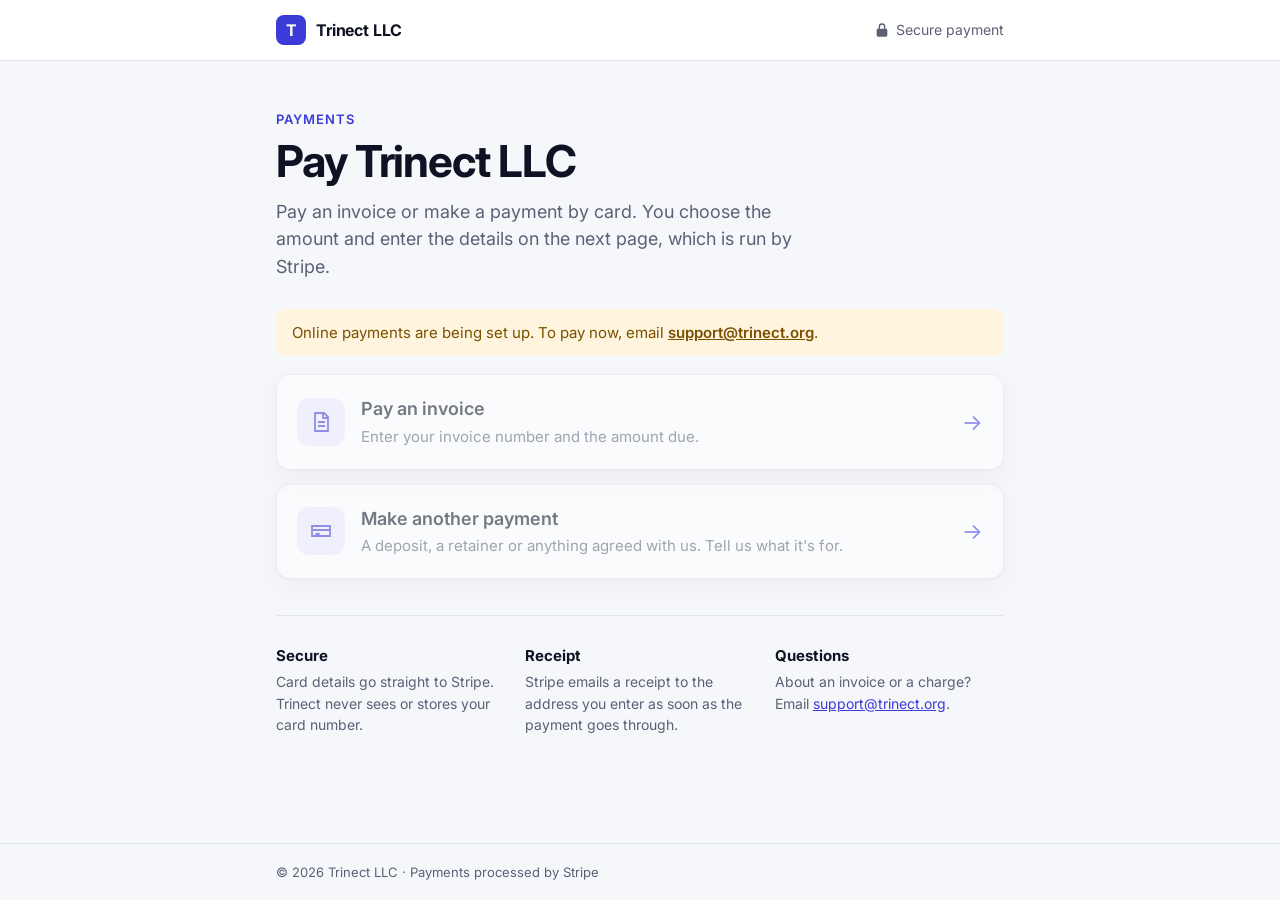
==== docs/index.html @ 1c783f17 "Trinect LLC payment page: static site + Stripe Payment Links setup Co-Authored-By: Claude Opus 5.5 <" ====
<!doctype html>
<html lang="en">
<head>
<meta charset="utf-8">
<meta name="viewport" content="width=device-width, initial-scale=1">
<title>Pay Trinect LLC</title>
<meta name="description" content="Pay a Trinect LLC invoice or make a payment securely online. Card payments are processed by Stripe.">
<meta name="robots" content="noindex">
<link rel="preconnect" href="https://fonts.googleapis.com">
<link rel="preconnect" href="https://fonts.gstatic.com" crossorigin>
<link href="https://fonts.googleapis.com/css2?family=Inter:wght@400;500;600;700&display=swap" rel="stylesheet">
<link rel="stylesheet" href="style.css">
</head>
<body>
<header class="top">
  <div class="wrap top-in">
    <span class="brand"><span class="mark" aria-hidden="true">T</span>Trinect LLC</span>
    <span class="secure"><svg viewBox="0 0 24 24" width="16" height="16" aria-hidden="true"><path fill="currentColor" d="M12 2a5 5 0 0 0-5 5v3H6a2 2 0 0 0-2 2v8a2 2 0 0 0 2 2h12a2 2 0 0 0 2-2v-8a2 2 0 0 0-2-2h-1V7a5 5 0 0 0-5-5Zm-3 8V7a3 3 0 1 1 6 0v3H9Z"/></svg>Secure payment</span>
  </div>
</header>

<main class="wrap">
  <section class="hero">
    <p class="eyebrow">Payments</p>
    <h1>Pay Trinect LLC</h1>
    <p class="lead">Pay an invoice or make a payment by card. You choose the amount and enter the details on the next page, which is run by Stripe.</p>
  </section>

  <div id="notice" class="notice" hidden role="status"></div>

  <section class="options" aria-label="Payment options">
    <a class="option" id="optInvoice" data-kind="invoice" href="#" aria-disabled="true">
      <span class="opt-icon" aria-hidden="true"><svg viewBox="0 0 24 24" width="24" height="24"><path fill="none" stroke="currentColor" stroke-width="1.8" stroke-linejoin="round" d="M6 3h9l4 4v14H6zM14 3v5h5M9 12h7M9 16h7"/></svg></span>
      <span class="opt-body">
        <span class="opt-title">Pay an invoice</span>
        <span class="opt-text">Enter your invoice number and the amount due.</span>
      </span>
      <span class="opt-go" aria-hidden="true">→</span>
    </a>
    <a class="option" id="optOther" data-kind="other" href="#" aria-disabled="true">
      <span class="opt-icon" aria-hidden="true"><svg viewBox="0 0 24 24" width="24" height="24"><path fill="none" stroke="currentColor" stroke-width="1.8" stroke-linecap="round" d="M3 7h18v10H3zM3 11h18M7 15h3"/></svg></span>
      <span class="opt-body">
        <span class="opt-title">Make another payment</span>
        <span class="opt-text">A deposit, a retainer or anything agreed with us. Tell us what it's for.</span>
      </span>
      <span class="opt-go" aria-hidden="true">→</span>
    </a>
  </section>

  <section class="facts" aria-label="How it works">
    <div><h2>Secure</h2><p>Card details go straight to Stripe. Trinect never sees or stores your card number.</p></div>
    <div><h2>Receipt</h2><p>Stripe emails a receipt to the address you enter as soon as the payment goes through.</p></div>
    <div><h2>Questions</h2><p>About an invoice or a charge? Email <a href="mailto:support@trinect.org">support@trinect.org</a>.</p></div>
  </section>
</main>

<footer class="foot">
  <div class="wrap">© <span id="year"></span> Trinect LLC · Payments processed by Stripe</div>
</footer>

<script>
  document.getElementById('year').textContent = new Date().getFullYear();
  // links.json is written by setup/create-links.mjs: the public Stripe Payment Link for each option.
  // Until it has links, the options stay off and the page says so.
  fetch('links.json', { cache: 'no-store' }).then((r) => (r.ok ? r.json() : {})).catch(() => ({})).then((links) => {
    let ready = 0;
    document.querySelectorAll('.option').forEach((a) => {
      const url = links[a.dataset.kind];
      if (typeof url === 'string' && /^https:\/\/(buy|checkout)\.stripe\.com\//.test(url)) {
        a.href = url;
        a.removeAttribute('aria-disabled');
        ready += 1;
      } else {
        a.removeAttribute('href');
      }
    });
    if (!ready) {
      const n = document.getElementById('notice');
      n.innerHTML = 'Online payments are being set up. To pay now, email <a href="mailto:support@trinect.org">support@trinect.org</a>.';
      n.hidden = false;
    }
  });
</script>
</body>
</html>
---- docs/style.css ----
:root {
  --bg: #f6f7fb;
  --card: #ffffff;
  --ink: #0f1222;
  --muted: #5b6075;
  --line: #e3e5ee;
  --accent: #3b3bd8;
  --accent-ink: #ffffff;
  --accent-soft: #ececfd;
  --ok: #10805a;
  --ok-soft: #e3f5ee;
  --warn-bg: #fff4dd;
  --warn-ink: #7a5000;
  --shadow: 0 1px 2px rgba(15, 18, 34, .05), 0 8px 24px rgba(15, 18, 34, .06);
}
@media (prefers-color-scheme: dark) {
  :root:not([data-theme="light"]) {
    --bg: #0d0f1a; --card: #161928; --ink: #eef0f8; --muted: #a2a7bd; --line: #262a3d;
    --accent: #8b8bff; --accent-ink: #0d0f1a; --accent-soft: #23264a; --ok: #4fd1a1; --ok-soft: #133328;
    --warn-bg: #3a2c0c; --warn-ink: #f5d48a; --shadow: 0 1px 2px rgba(0, 0, 0, .3), 0 8px 24px rgba(0, 0, 0, .35);
  }
}
:root[data-theme="dark"] {
  --bg: #0d0f1a; --card: #161928; --ink: #eef0f8; --muted: #a2a7bd; --line: #262a3d;
  --accent: #8b8bff; --accent-ink: #0d0f1a; --accent-soft: #23264a; --ok: #4fd1a1; --ok-soft: #133328;
  --warn-bg: #3a2c0c; --warn-ink: #f5d48a; --shadow: 0 1px 2px rgba(0, 0, 0, .3), 0 8px 24px rgba(0, 0, 0, .35);
}

* { box-sizing: border-box; }
html { -webkit-text-size-adjust: 100%; }
body {
  margin: 0; background: var(--bg); color: var(--ink);
  font: 16px/1.55 Inter, system-ui, -apple-system, "Segoe UI", Roboto, sans-serif;
  min-height: 100vh; display: flex; flex-direction: column;
}
a { color: var(--accent); }
.wrap { width: 100%; max-width: 760px; margin: 0 auto; padding: 0 16px; }

.top { border-bottom: 1px solid var(--line); background: var(--card); }
.top-in { display: flex; align-items: center; justify-content: space-between; height: 60px; gap: 12px; }
.brand { display: inline-flex; align-items: center; gap: 10px; font-weight: 700; letter-spacing: -.01em; color: var(--ink); text-decoration: none; }
.mark { width: 30px; height: 30px; border-radius: 8px; display: grid; place-items: center; background: var(--accent); color: var(--accent-ink); font-weight: 700; }
.secure { display: inline-flex; align-items: center; gap: 6px; font-size: 14px; color: var(--muted); }

main { flex: 1; padding-bottom: 48px; }
.hero { padding: 48px 0 28px; }
.eyebrow { margin: 0 0 8px; font-size: 13px; font-weight: 600; letter-spacing: .08em; text-transform: uppercase; color: var(--accent); }
h1 { margin: 0 0 12px; font-size: clamp(30px, 6vw, 44px); line-height: 1.1; letter-spacing: -.025em; }
.lead { margin: 0; max-width: 560px; font-size: 18px; color: var(--muted); }
.small { font-size: 14px; color: var(--muted); }

.notice { margin: 0 0 18px; padding: 12px 16px; border-radius: 10px; background: var(--warn-bg); color: var(--warn-ink); font-size: 15px; }
.notice a { color: inherit; font-weight: 600; }

.options { display: grid; gap: 14px; }
.option {
  display: flex; align-items: center; gap: 16px; padding: 20px; border-radius: 14px;
  background: var(--card); border: 1px solid var(--line); box-shadow: var(--shadow);
  color: var(--ink); text-decoration: none; transition: border-color .15s, transform .15s;
}
.option[href]:hover, .option[href]:focus-visible { border-color: var(--accent); transform: translateY(-1px); outline: none; }
.option[aria-disabled="true"], .option:not([href]) { opacity: .55; cursor: not-allowed; }
.opt-icon { flex: none; width: 48px; height: 48px; border-radius: 12px; display: grid; place-items: center; background: var(--accent-soft); color: var(--accent); }
.opt-body { flex: 1; min-width: 0; display: grid; gap: 2px; }
.opt-title { font-size: 18px; font-weight: 600; }
.opt-text { font-size: 15px; color: var(--muted); }
.opt-go { flex: none; font-size: 22px; color: var(--accent); }

.facts { display: grid; grid-template-columns: repeat(3, 1fr); gap: 20px; margin-top: 36px; padding-top: 28px; border-top: 1px solid var(--line); }
.facts h2 { margin: 0 0 4px; font-size: 15px; }
.facts p { margin: 0; font-size: 14px; color: var(--muted); }
@media (max-width: 620px) { .facts { grid-template-columns: 1fr; gap: 14px; } .option { padding: 16px; } }

.done { text-align: center; padding-top: 64px; }
.done .lead { margin: 0 auto 14px; }
.tick { display: inline-grid; place-items: center; width: 64px; height: 64px; border-radius: 50%; background: var(--ok-soft); color: var(--ok); margin-bottom: 18px; }
.btn { display: inline-block; margin-top: 8px; padding: 12px 20px; border-radius: 10px; background: var(--accent); color: var(--accent-ink); font-weight: 600; text-decoration: none; }

.foot { border-top: 1px solid var(--line); padding: 18px 0; font-size: 13px; color: var(--muted); }

@media (prefers-reduced-motion: reduce) { .option { transition: none; } }
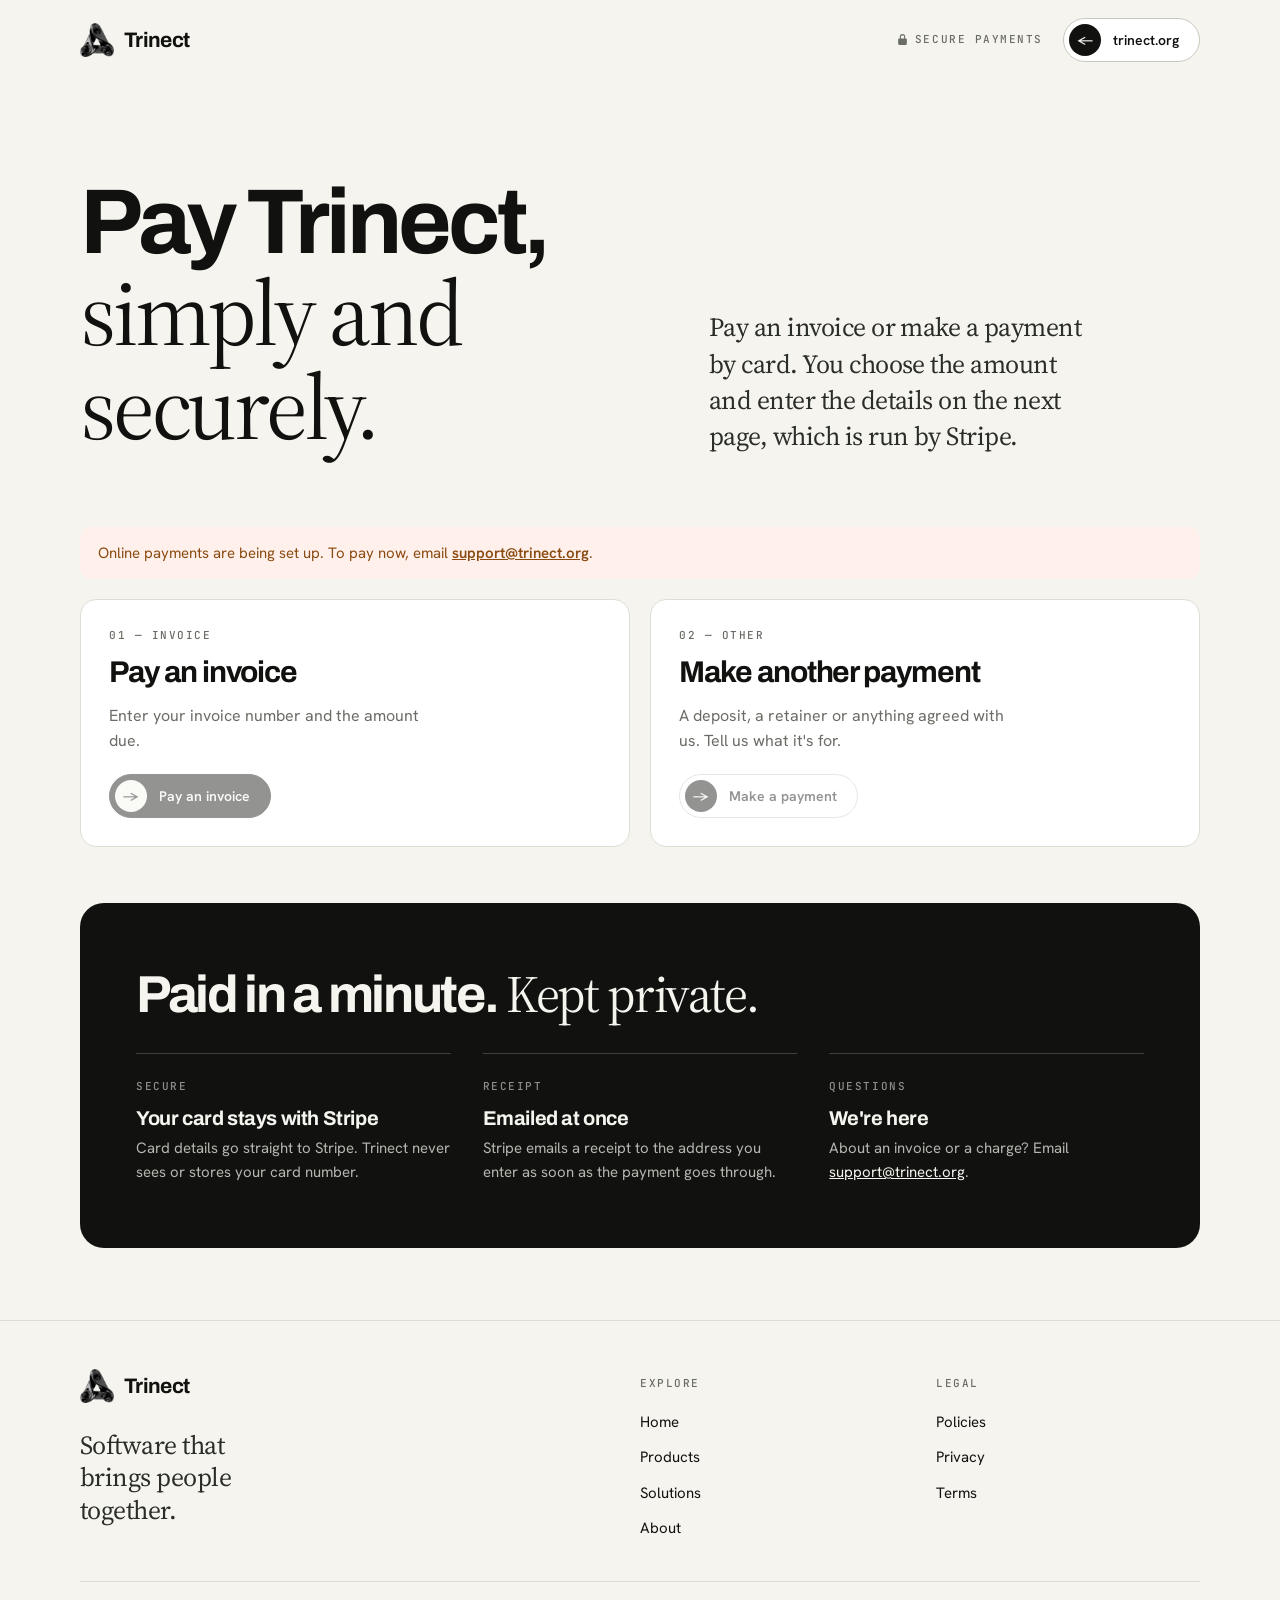
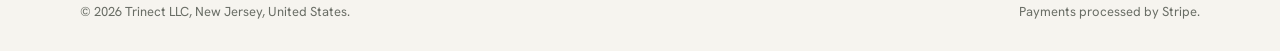
==== commit b80ad731: "Trinect look: paper and ink, Archivo + Source Serif headlines, pill buttons, black panel, trinect.or" ====
--- a/docs/index.html
+++ b/docs/index.html
@@ -3,59 +3,76 @@
 <head>
 <meta charset="utf-8">
 <meta name="viewport" content="width=device-width, initial-scale=1">
-<title>Pay Trinect LLC</title>
+<title>Pay Trinect</title>
 <meta name="description" content="Pay a Trinect LLC invoice or make a payment securely online. Card payments are processed by Stripe.">
 <meta name="robots" content="noindex">
+<meta name="theme-color" content="#f6f4ef">
+<link rel="icon" href="brand/icon-64.png" type="image/png">
 <link rel="preconnect" href="https://fonts.googleapis.com">
 <link rel="preconnect" href="https://fonts.gstatic.com" crossorigin>
-<link href="https://fonts.googleapis.com/css2?family=Inter:wght@400;500;600;700&display=swap" rel="stylesheet">
+<link href="https://fonts.googleapis.com/css2?family=Archivo:wght@700&family=Hanken+Grotesk:wght@400;500;600&family=JetBrains+Mono:wght@500&family=Source+Serif+4:opsz,wght@8..60,400&display=swap" rel="stylesheet">
 <link rel="stylesheet" href="style.css">
 </head>
 <body>
 <header class="top">
   <div class="wrap top-in">
-    <span class="brand"><span class="mark" aria-hidden="true">T</span>Trinect LLC</span>
-    <span class="secure"><svg viewBox="0 0 24 24" width="16" height="16" aria-hidden="true"><path fill="currentColor" d="M12 2a5 5 0 0 0-5 5v3H6a2 2 0 0 0-2 2v8a2 2 0 0 0 2 2h12a2 2 0 0 0 2-2v-8a2 2 0 0 0-2-2h-1V7a5 5 0 0 0-5-5Zm-3 8V7a3 3 0 1 1 6 0v3H9Z"/></svg>Secure payment</span>
+    <a class="brand" href="https://www.trinect.org/"><img src="brand/trinect-mark-96.png" alt="" width="34" height="34">Trinect</a>
+    <div class="top-right">
+      <span class="secure label"><svg viewBox="0 0 24 24" width="13" height="13" aria-hidden="true"><path fill="currentColor" d="M12 2a5 5 0 0 0-5 5v3H6a2 2 0 0 0-2 2v8a2 2 0 0 0 2 2h12a2 2 0 0 0 2-2v-8a2 2 0 0 0-2-2h-1V7a5 5 0 0 0-5-5Zm-3 8V7a3 3 0 1 1 6 0v3H9Z"/></svg>Secure payments</span>
+      <a class="pill" href="https://www.trinect.org/"><span class="arr" aria-hidden="true">←</span>trinect.org</a>
+    </div>
   </div>
 </header>
 
 <main class="wrap">
   <section class="hero">
-    <p class="eyebrow">Payments</p>
-    <h1>Pay Trinect LLC</h1>
+    <h1>Pay Trinect,<span class="serif">simply and securely.</span></h1>
     <p class="lead">Pay an invoice or make a payment by card. You choose the amount and enter the details on the next page, which is run by Stripe.</p>
   </section>
 
   <div id="notice" class="notice" hidden role="status"></div>
 
   <section class="options" aria-label="Payment options">
-    <a class="option" id="optInvoice" data-kind="invoice" href="#" aria-disabled="true">
-      <span class="opt-icon" aria-hidden="true"><svg viewBox="0 0 24 24" width="24" height="24"><path fill="none" stroke="currentColor" stroke-width="1.8" stroke-linejoin="round" d="M6 3h9l4 4v14H6zM14 3v5h5M9 12h7M9 16h7"/></svg></span>
-      <span class="opt-body">
-        <span class="opt-title">Pay an invoice</span>
-        <span class="opt-text">Enter your invoice number and the amount due.</span>
-      </span>
-      <span class="opt-go" aria-hidden="true">→</span>
+    <a class="option" id="optInvoice" data-kind="invoice">
+      <span class="label">01 — Invoice</span>
+      <h2>Pay an invoice</h2>
+      <p>Enter your invoice number and the amount due.</p>
+      <span class="pill dark"><span class="arr" aria-hidden="true">→</span>Pay an invoice</span>
     </a>
-    <a class="option" id="optOther" data-kind="other" href="#" aria-disabled="true">
-      <span class="opt-icon" aria-hidden="true"><svg viewBox="0 0 24 24" width="24" height="24"><path fill="none" stroke="currentColor" stroke-width="1.8" stroke-linecap="round" d="M3 7h18v10H3zM3 11h18M7 15h3"/></svg></span>
-      <span class="opt-body">
-        <span class="opt-title">Make another payment</span>
-        <span class="opt-text">A deposit, a retainer or anything agreed with us. Tell us what it's for.</span>
-      </span>
-      <span class="opt-go" aria-hidden="true">→</span>
+    <a class="option" id="optOther" data-kind="other">
+      <span class="label">02 — Other</span>
+      <h2>Make another payment</h2>
+      <p>A deposit, a retainer or anything agreed with us. Tell us what it's for.</p>
+      <span class="pill"><span class="arr" aria-hidden="true">→</span>Make a payment</span>
     </a>
   </section>
 
-  <section class="facts" aria-label="How it works">
-    <div><h2>Secure</h2><p>Card details go straight to Stripe. Trinect never sees or stores your card number.</p></div>
-    <div><h2>Receipt</h2><p>Stripe emails a receipt to the address you enter as soon as the payment goes through.</p></div>
-    <div><h2>Questions</h2><p>About an invoice or a charge? Email <a href="mailto:support@trinect.org">support@trinect.org</a>.</p></div>
+  <section class="panel" aria-label="How payments work">
+    <h2><b>Paid in a minute.</b> Kept private.</h2>
+    <div class="facts">
+      <div><span class="label">Secure</span><h3>Your card stays with Stripe</h3><p>Card details go straight to Stripe. Trinect never sees or stores your card number.</p></div>
+      <div><span class="label">Receipt</span><h3>Emailed at once</h3><p>Stripe emails a receipt to the address you enter as soon as the payment goes through.</p></div>
+      <div><span class="label">Questions</span><h3>We're here</h3><p>About an invoice or a charge? Email <a href="mailto:support@trinect.org">support@trinect.org</a>.</p></div>
+    </div>
   </section>
 </main>
 
 <footer class="foot">
-  <div class="wrap">© <span id="year"></span> Trinect LLC · Payments processed by Stripe</div>
+  <div class="wrap">
+    <div class="foot-grid">
+      <div>
+        <a class="brand" href="https://www.trinect.org/"><img src="brand/trinect-mark-96.png" alt="" width="34" height="34">Trinect</a>
+        <p class="tag">Software that brings people together.</p>
+      </div>
+      <div><span class="label">Explore</span>
+        <ul><li><a href="https://www.trinect.org/">Home</a></li><li><a href="https://www.trinect.org/products">Products</a></li>
+          <li><a href="https://www.trinect.org/solutions">Solutions</a></li><li><a href="https://www.trinect.org/about">About</a></li></ul></div>
+      <div><span class="label">Legal</span>
+        <ul><li><a href="https://www.trinect.org/policies">Policies</a></li><li><a href="https://www.trinect.org/privacy">Privacy</a></li>
+          <li><a href="https://www.trinect.org/terms">Terms</a></li></ul></div>
+    </div>
+    <div class="foot-bottom"><span>© <span id="year"></span> Trinect LLC, New Jersey, United States.</span><span>Payments processed by Stripe.</span></div>
+  </div>
 </footer>
 
 <script>
@@ -68,10 +85,10 @@
       const url = links[a.dataset.kind];
       if (typeof url === 'string' && /^https:\/\/(buy|checkout)\.stripe\.com\//.test(url)) {
         a.href = url;
-        a.removeAttribute('aria-disabled');
         ready += 1;
       } else {
         a.removeAttribute('href');
+        a.setAttribute('aria-disabled', 'true');
       }
     });
     if (!ready) {
--- a/docs/style.css
+++ b/docs/style.css
@@ -1,81 +1,120 @@
+/* Trinect's look (trinect.org): warm paper, near-black ink, Archivo display type that turns to Source
+   Serif, Hanken Grotesk for text, JetBrains Mono labels, hairline borders and pill buttons. */
 :root {
-  --bg: #f6f7fb;
+  --paper: #f6f4ef;
+  --paper-2: #eeece5;
   --card: #ffffff;
-  --ink: #0f1222;
-  --muted: #5b6075;
-  --line: #e3e5ee;
-  --accent: #3b3bd8;
-  --accent-ink: #ffffff;
-  --accent-soft: #ececfd;
-  --ok: #10805a;
-  --ok-soft: #e3f5ee;
-  --warn-bg: #fff4dd;
-  --warn-ink: #7a5000;
-  --shadow: 0 1px 2px rgba(15, 18, 34, .05), 0 8px 24px rgba(15, 18, 34, .06);
-}
-@media (prefers-color-scheme: dark) {
-  :root:not([data-theme="light"]) {
-    --bg: #0d0f1a; --card: #161928; --ink: #eef0f8; --muted: #a2a7bd; --line: #262a3d;
-    --accent: #8b8bff; --accent-ink: #0d0f1a; --accent-soft: #23264a; --ok: #4fd1a1; --ok-soft: #133328;
-    --warn-bg: #3a2c0c; --warn-ink: #f5d48a; --shadow: 0 1px 2px rgba(0, 0, 0, .3), 0 8px 24px rgba(0, 0, 0, .35);
-  }
-}
-:root[data-theme="dark"] {
-  --bg: #0d0f1a; --card: #161928; --ink: #eef0f8; --muted: #a2a7bd; --line: #262a3d;
-  --accent: #8b8bff; --accent-ink: #0d0f1a; --accent-soft: #23264a; --ok: #4fd1a1; --ok-soft: #133328;
-  --warn-bg: #3a2c0c; --warn-ink: #f5d48a; --shadow: 0 1px 2px rgba(0, 0, 0, .3), 0 8px 24px rgba(0, 0, 0, .35);
+  --ink: #11120f;
+  --ink-2: #2b2d28;
+  --muted: #696d65;
+  --muted-2: #8d9189;
+  --line: #deddd5;
+  --line-strong: #c8c8be;
+  --signal: #6657d9;
+  --signal-soft: #efedff;
+  --ok: #138b75;
+  --ok-soft: #e3f3ee;
+  --warn: #8a4b12;
+  --warn-soft: #fff0eb;
+  --display: "Archivo", "Hanken Grotesk", ui-sans-serif, system-ui, sans-serif;
+  --sans: "Hanken Grotesk", ui-sans-serif, system-ui, -apple-system, "Segoe UI", sans-serif;
+  --serif: "Source Serif 4", ui-serif, Georgia, serif;
+  --mono: "JetBrains Mono", ui-monospace, "SF Mono", Menlo, monospace;
+  --ease: cubic-bezier(.22, 1, .36, 1);
+  color-scheme: light;
 }
 
 * { box-sizing: border-box; }
 html { -webkit-text-size-adjust: 100%; }
 body {
-  margin: 0; background: var(--bg); color: var(--ink);
-  font: 16px/1.55 Inter, system-ui, -apple-system, "Segoe UI", Roboto, sans-serif;
+  margin: 0; background: var(--paper); color: var(--ink);
+  font: 16px/1.6 var(--sans);
   min-height: 100vh; display: flex; flex-direction: column;
+  -webkit-font-smoothing: antialiased;
 }
-a { color: var(--accent); }
-.wrap { width: 100%; max-width: 760px; margin: 0 auto; padding: 0 16px; }
+a { color: inherit; }
+.wrap { width: 100%; max-width: 1200px; margin: 0 auto; padding: 0 16px; }
+@media (min-width: 720px) { .wrap { padding: 0 40px; } }
+.label { font: 500 11px/1.4 var(--mono); letter-spacing: .14em; text-transform: uppercase; color: var(--muted); }
 
-.top { border-bottom: 1px solid var(--line); background: var(--card); }
-.top-in { display: flex; align-items: center; justify-content: space-between; height: 60px; gap: 12px; }
-.brand { display: inline-flex; align-items: center; gap: 10px; font-weight: 700; letter-spacing: -.01em; color: var(--ink); text-decoration: none; }
-.mark { width: 30px; height: 30px; border-radius: 8px; display: grid; place-items: center; background: var(--accent); color: var(--accent-ink); font-weight: 700; }
-.secure { display: inline-flex; align-items: center; gap: 6px; font-size: 14px; color: var(--muted); }
+/* Header */
+.top { position: sticky; top: 0; z-index: 5; background: rgba(246, 244, 239, .92); backdrop-filter: blur(12px); border-bottom: 1px solid transparent; }
+.top-in { display: flex; align-items: center; justify-content: space-between; gap: 16px; height: 80px; }
+.brand { display: inline-flex; align-items: center; gap: 10px; text-decoration: none; font: 700 21px/1 var(--display); letter-spacing: -.03em; }
+.brand img { width: 34px; height: 34px; }
+.top-right { display: flex; align-items: center; gap: 20px; }
+.secure { display: inline-flex; align-items: center; gap: 6px; }
+@media (max-width: 560px) { .secure { display: none; } .top-in { height: 68px; } }
 
-main { flex: 1; padding-bottom: 48px; }
-.hero { padding: 48px 0 28px; }
-.eyebrow { margin: 0 0 8px; font-size: 13px; font-weight: 600; letter-spacing: .08em; text-transform: uppercase; color: var(--accent); }
-h1 { margin: 0 0 12px; font-size: clamp(30px, 6vw, 44px); line-height: 1.1; letter-spacing: -.025em; }
-.lead { margin: 0; max-width: 560px; font-size: 18px; color: var(--muted); }
-.small { font-size: 14px; color: var(--muted); }
+/* Pill button with the black arrow circle, as on trinect.org */
+.pill {
+  display: inline-flex; align-items: center; gap: 12px; height: 44px; padding: 0 20px 0 5px;
+  border: 1px solid var(--line-strong); border-radius: 999px; background: var(--card);
+  font: 600 14px/1 var(--sans); color: var(--ink); text-decoration: none; white-space: nowrap;
+  transition: border-color .2s var(--ease), transform .2s var(--ease);
+}
+.pill .arr { width: 32px; height: 32px; border-radius: 50%; display: grid; place-items: center; background: var(--ink); color: var(--paper); transition: transform .25s var(--ease); }
+.pill:hover, .pill:focus-visible { border-color: var(--ink); outline: none; }
+.pill:hover .arr, .pill:focus-visible .arr { transform: translateX(3px); }
+.pill.dark { background: var(--ink); color: var(--paper); border-color: var(--ink); }
+.pill.dark .arr { background: var(--paper); color: var(--ink); }
 
-.notice { margin: 0 0 18px; padding: 12px 16px; border-radius: 10px; background: var(--warn-bg); color: var(--warn-ink); font-size: 15px; }
-.notice a { color: inherit; font-weight: 600; }
+/* Hero */
+main { flex: 1; }
+.hero { display: grid; gap: 28px; padding: 56px 0 48px; align-items: end; }
+@media (min-width: 900px) { .hero { grid-template-columns: 1.15fr 1fr; gap: 64px; padding: 96px 0 72px; } }
+h1 { margin: 0; font: 700 clamp(44px, 8vw, 92px)/.98 var(--display); letter-spacing: -.045em; }
+h1 .serif { display: block; font: 400 1em/1.02 var(--serif); letter-spacing: -.035em; }
+.lead { margin: 0; font: 400 clamp(20px, 2.2vw, 26px)/1.4 var(--serif); letter-spacing: -.02em; color: var(--ink-2); max-width: 30ch; }
 
-.options { display: grid; gap: 14px; }
+.notice { margin: 0 0 20px; padding: 14px 18px; border-radius: 12px; background: var(--warn-soft); color: var(--warn); font-size: 15px; }
+.notice a { font-weight: 600; }
+
+/* Payment options */
+.options { display: grid; gap: 16px; }
+@media (min-width: 820px) { .options { grid-template-columns: 1fr 1fr; gap: 20px; } }
 .option {
-  display: flex; align-items: center; gap: 16px; padding: 20px; border-radius: 14px;
-  background: var(--card); border: 1px solid var(--line); box-shadow: var(--shadow);
-  color: var(--ink); text-decoration: none; transition: border-color .15s, transform .15s;
+  display: flex; flex-direction: column; gap: 14px; padding: 28px; border-radius: 16px;
+  background: var(--card); border: 1px solid var(--line); text-decoration: none; color: var(--ink);
+  transition: border-color .2s var(--ease), transform .25s var(--ease), box-shadow .25s var(--ease);
 }
-.option[href]:hover, .option[href]:focus-visible { border-color: var(--accent); transform: translateY(-1px); outline: none; }
-.option[aria-disabled="true"], .option:not([href]) { opacity: .55; cursor: not-allowed; }
-.opt-icon { flex: none; width: 48px; height: 48px; border-radius: 12px; display: grid; place-items: center; background: var(--accent-soft); color: var(--accent); }
-.opt-body { flex: 1; min-width: 0; display: grid; gap: 2px; }
-.opt-title { font-size: 18px; font-weight: 600; }
-.opt-text { font-size: 15px; color: var(--muted); }
-.opt-go { flex: none; font-size: 22px; color: var(--accent); }
+.option[href]:hover, .option[href]:focus-visible { border-color: var(--ink); transform: translateY(-2px); box-shadow: 0 18px 40px -24px rgba(17, 18, 15, .35); outline: none; }
+.option:not([href]) { cursor: not-allowed; }
+.option:not([href]) .pill { opacity: .45; }
+.option h2 { margin: 0; font: 700 30px/1.05 var(--display); letter-spacing: -.035em; }
+.option p { margin: 0; color: var(--muted); font-size: 16px; max-width: 38ch; }
+.option .pill { align-self: flex-start; margin-top: 6px; }
+.option .pill:hover { border-color: var(--line-strong); }
 
-.facts { display: grid; grid-template-columns: repeat(3, 1fr); gap: 20px; margin-top: 36px; padding-top: 28px; border-top: 1px solid var(--line); }
-.facts h2 { margin: 0 0 4px; font-size: 15px; }
-.facts p { margin: 0; font-size: 14px; color: var(--muted); }
-@media (max-width: 620px) { .facts { grid-template-columns: 1fr; gap: 14px; } .option { padding: 16px; } }
+/* The black panel */
+.panel { margin: 56px 0 0; padding: 40px 28px; border-radius: 24px; background: var(--ink); color: var(--paper); }
+@media (min-width: 720px) { .panel { padding: 64px 56px; } }
+.panel h2 { margin: 0 0 32px; font: 400 clamp(30px, 4.4vw, 52px)/1.05 var(--serif); letter-spacing: -.035em; }
+.panel h2 b { font: 700 1em/1 var(--display); letter-spacing: -.045em; }
+.facts { display: grid; gap: 24px; }
+@media (min-width: 820px) { .facts { grid-template-columns: repeat(3, 1fr); gap: 32px; } }
+.facts > div { border-top: 1px solid rgba(246, 244, 239, .2); padding-top: 18px; }
+.facts .label { color: rgba(246, 244, 239, .55); }
+.facts h3 { margin: 8px 0 6px; font: 700 20px/1.2 var(--display); letter-spacing: -.02em; }
+.facts p { margin: 0; color: rgba(246, 244, 239, .72); font-size: 15px; }
+.facts a { color: var(--paper); }
 
-.done { text-align: center; padding-top: 64px; }
-.done .lead { margin: 0 auto 14px; }
-.tick { display: inline-grid; place-items: center; width: 64px; height: 64px; border-radius: 50%; background: var(--ok-soft); color: var(--ok); margin-bottom: 18px; }
-.btn { display: inline-block; margin-top: 8px; padding: 12px 20px; border-radius: 10px; background: var(--accent); color: var(--accent-ink); font-weight: 600; text-decoration: none; }
+/* Thank-you page */
+.done { padding: 72px 0 40px; max-width: 760px; }
+.tick { display: inline-grid; place-items: center; width: 56px; height: 56px; border-radius: 50%; background: var(--ok-soft); color: var(--ok); margin-bottom: 24px; }
+.done h1 { font-size: clamp(40px, 7vw, 76px); }
+.done .lead { margin: 22px 0 14px; max-width: 34ch; }
+.small { font-size: 15px; color: var(--muted); }
+.done .pill { margin-top: 18px; }
 
-.foot { border-top: 1px solid var(--line); padding: 18px 0; font-size: 13px; color: var(--muted); }
+/* Footer */
+.foot { margin-top: 72px; border-top: 1px solid var(--line); padding: 48px 0 28px; }
+.foot-grid { display: grid; gap: 32px; }
+@media (min-width: 820px) { .foot-grid { grid-template-columns: 2fr 1fr 1fr; } }
+.foot .tag { margin: 18px 0 0; font: 400 26px/1.25 var(--serif); letter-spacing: -.02em; color: var(--ink-2); max-width: 16ch; }
+.foot ul { list-style: none; margin: 14px 0 0; padding: 0; display: grid; gap: 10px; }
+.foot ul a { text-decoration: none; font-size: 15px; }
+.foot ul a:hover { text-decoration: underline; }
+.foot-bottom { margin-top: 40px; padding-top: 20px; border-top: 1px solid var(--line); display: flex; flex-wrap: wrap; gap: 8px 24px; justify-content: space-between; font-size: 13px; color: var(--muted); }
 
-@media (prefers-reduced-motion: reduce) { .option { transition: none; } }
+@media (prefers-reduced-motion: reduce) { .pill, .pill .arr, .option { transition: none; } }
